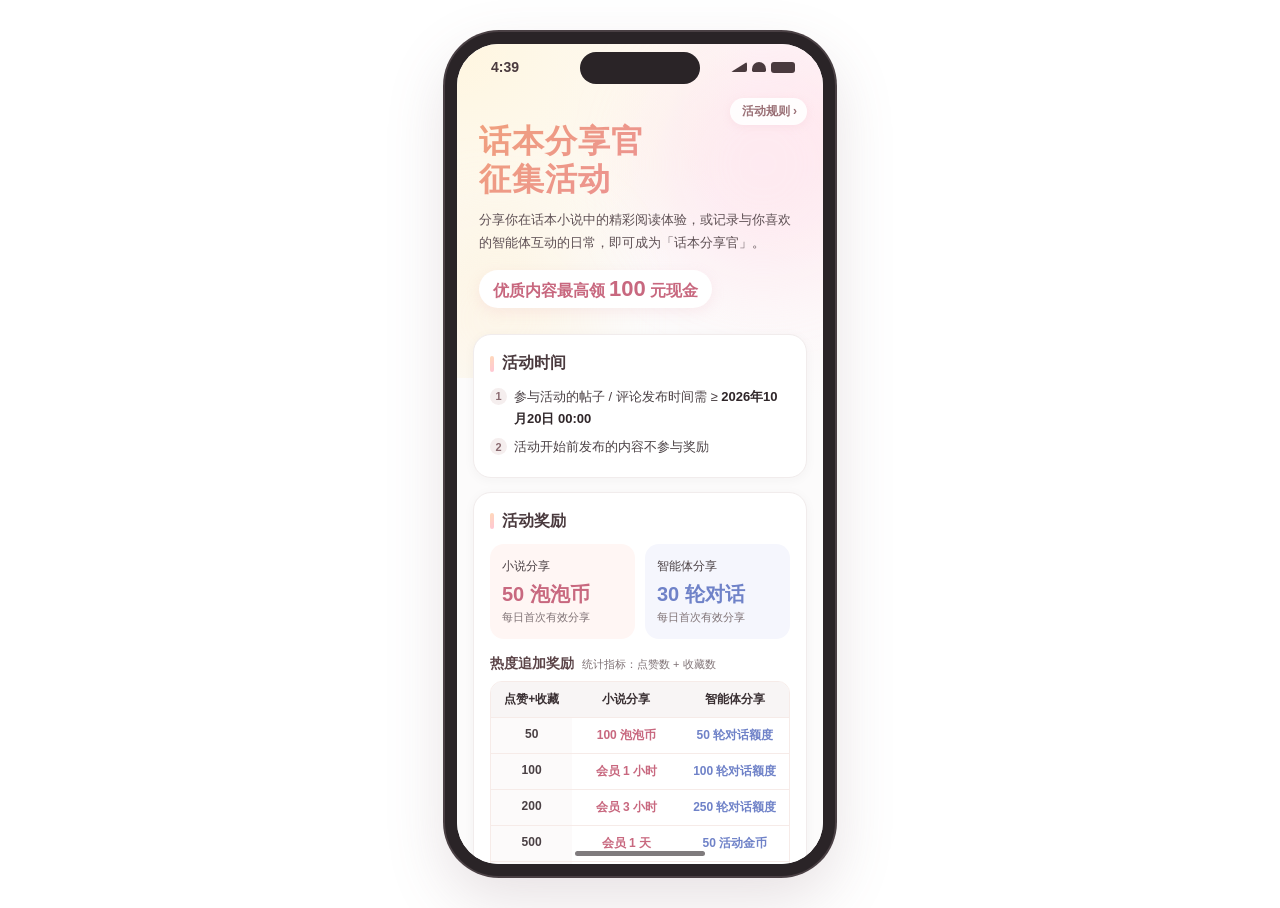
==== index.html @ 168b04a7 "首页奖励规则、提交需填写浏览量/点赞/收藏、后台增加点赞收藏列 Co-authored-by: Cursor <cursoragent@cursor.com>" ====
﻿<!DOCTYPE html>
<html lang="zh-CN">
<head>
  <meta charset="UTF-8" />
  <meta name="viewport" content="width=device-width, initial-scale=1, maximum-scale=1, viewport-fit=cover" />
  <meta http-equiv="Cache-Control" content="no-cache, no-store, must-revalidate" />
  <meta http-equiv="Pragma" content="no-cache" />
  <meta http-equiv="Expires" content="0" />
  <title>话本分享官征集活动</title>
  <link rel="stylesheet" href="style.css?v=20261013c" />
</head>
<body>
  <div class="stage">
    <div class="phone">
      <div class="phone-notch"></div>
      <div class="status-bar">
        <span id="clock">9:41</span>
        <span class="status-icons">
          <i class="sig"></i><i class="wifi"></i><i class="batt"></i>
        </span>
      </div>
      <div class="screen" id="screen">
        <main id="app"></main>
      </div>
      <div class="home-indicator"></div>
      <div class="toast" id="toast"></div>
      <div class="viewer" id="viewer"><img alt="" /></div>
    </div>
  </div>
  <script src="store.js?v=20261013c"></script>
  <script src="app.js?v=20261013c"></script>
</body>
</html>
---- style.css ----
* { box-sizing: border-box; margin: 0; padding: 0; }
html, body { height: 100%; }
body {
  font-family: -apple-system, BlinkMacSystemFont, "PingFang SC", "Microsoft YaHei", sans-serif;
  color: #4a3a3e;
  background: #ffffff;
  -webkit-font-smoothing: antialiased;
}
button { font: inherit; border: none; cursor: pointer; background: none; color: inherit; }
input, select, textarea { font: inherit; }

:root {
  --pri: #e8879f;          /* 主强调色（文字/描边） */
  --pri-deep: #c8687f;     /* 浅底上的文字 */
  --grad: linear-gradient(135deg, #ffefdc 0%, #ffe3ec 100%);
  --grad-strong: linear-gradient(135deg, #ffd9b8 0%, #ffc6d6 100%);
  --agent: linear-gradient(135deg, #e6f2ff 0%, #eee8ff 100%);
  --agent-strong: linear-gradient(135deg, #c9e2ff 0%, #dcd0ff 100%);
  --agent-deep: #6f82c8;
  --card: #ffffff;
  --muted: #7f7275;
  --line: #f6ebe8;
  --tint: #fff4f6;
  --soft: #fffbf8;
}

/* ---------- 手机框 ---------- */
.stage {
  min-height: 100%;
  display: flex;
  align-items: center;
  justify-content: center;
  padding: 32px 0;
}
.phone {
  position: relative;
  width: 390px;
  height: 844px;
  border-radius: 54px;
  background: #fff;
  border: 12px solid #2a2427;
  box-shadow: 0 0 0 2px #4a4044, 0 24px 60px rgba(120, 90, 100, .18);
  overflow: hidden;
  display: flex;
  flex-direction: column;
}
.phone-notch {
  position: absolute; top: 8px; left: 50%; transform: translateX(-50%);
  width: 120px; height: 32px; border-radius: 20px; background: #2a2427; z-index: 30;
}
.status-bar {
  position: absolute; top: 0; left: 0; right: 0; height: 46px; z-index: 25;
  display: flex; align-items: center; justify-content: space-between;
  padding: 0 28px 0 34px; font-size: 14px; font-weight: 600; color: #4a3a3e;
  pointer-events: none;
}
.status-icons { display: flex; gap: 5px; align-items: center; }
.status-icons i { display: inline-block; background: currentColor; border-radius: 2px; }
.sig { width: 16px; height: 10px; clip-path: polygon(0 100%, 100% 0, 100% 100%); }
.wifi { width: 14px; height: 10px; border-radius: 10px 10px 2px 2px !important; }
.batt { width: 24px; height: 11px; border-radius: 3px !important; }
.screen {
  flex: 1; overflow-y: auto; overflow-x: hidden;
  background:
    radial-gradient(circle at 0% 0%, #fff6e0 0, transparent 300px),
    radial-gradient(circle at 100% 4%, #fff0f4 0, transparent 280px),
    #fcfbfb;
  background-attachment: local;
  scrollbar-width: none;
}
.screen::-webkit-scrollbar { display: none; }
.home-indicator {
  position: absolute; bottom: 8px; left: 50%; transform: translateX(-50%);
  width: 130px; height: 5px; border-radius: 3px; background: #2a2427; opacity: .6; z-index: 30;
}

@media (max-width: 500px) {
  .stage { padding: 0; display: block; height: 100%; }
  .phone { width: 100%; height: 100%; border: none; border-radius: 0; box-shadow: none; }
  .phone-notch, .status-bar, .home-indicator { display: none; }
  .hero { padding-top: 24px !important; }
  .hero .rules-entry { top: 18px !important; }
  .topbar { padding-top: 14px !important; }
}

/* ---------- 通用 ---------- */
.page { min-height: 100%; padding-bottom: 40px; animation: fadeIn .25s ease; }
@keyframes fadeIn { from { opacity: 0; transform: translateY(8px); } to { opacity: 1; transform: none; } }

.hero {
  color: #5b4448;
  padding: 64px 22px 70px;
  position: relative;
  overflow: hidden;
}
.hero::before, .hero::after {
  content: ""; position: absolute; border-radius: 50%; filter: blur(40px); z-index: 0;
}
.hero::before { width: 220px; height: 220px; right: -50px; top: 10px; background: rgba(255, 215, 228, .3); }
.hero::after { width: 200px; height: 200px; left: -60px; bottom: -40px; background: rgba(255, 236, 196, .3); }
.hero > * { position: relative; z-index: 1; }
.hero .brand {
  display: inline-block; font-size: 12px; padding: 4px 10px; border-radius: 20px;
  background: rgba(255,255,255,.85); color: var(--pri-deep); letter-spacing: 1px; font-weight: 600;
}
.hero .rules-entry {
  position: absolute; top: 54px; right: 16px; z-index: 3;
  font-size: 12px; font-weight: 600; color: #9a7076;
  padding: 5px 10px 5px 12px; border-radius: 14px;
  background: rgba(255,255,255,.9); box-shadow: 0 2px 8px rgba(230,170,180,.15);
}
.hero h1 {
  font-size: 32px; margin: 14px 0 10px; line-height: 1.2; letter-spacing: 1px;
  background: linear-gradient(135deg, #f0a07e, #e8879f); -webkit-background-clip: text; background-clip: text; color: transparent;
}
.hero p { font-size: 13px; line-height: 1.75; color: #5e5054; }
.hero .cash {
  margin-top: 16px; display: inline-flex; align-items: baseline; gap: 4px;
  background: #fff; color: var(--pri-deep); padding: 6px 14px; border-radius: 22px; font-weight: 700;
  box-shadow: 0 4px 14px rgba(230, 160, 175, .16);
}
.hero .cash b { font-size: 22px; }

.wrap { padding: 0 16px; margin-top: -44px; position: relative; z-index: 2; }
.card {
  position: relative;
  background: var(--card); border-radius: 18px; padding: 18px 16px; margin-bottom: 14px;
  box-shadow: 0 2px 12px rgba(60, 40, 45, .04);
  border: 1px solid #f1ecec;
}
.card-title {
  font-size: 16px; font-weight: 700; margin-bottom: 12px;
  display: flex; align-items: center; gap: 8px;
}
.card-title::before {
  content: ""; width: 4px; height: 16px; border-radius: 2px; background: var(--grad-strong);
}
.page.agent .card-title::before { background: var(--agent-strong); }
.card-title .sub { margin-left: auto; font-size: 12px; font-weight: 400; color: var(--muted); }
.muted { color: var(--muted); font-size: 12px; }
.text { font-size: 13px; line-height: 1.75; color: #4a4044; }

.num-list { list-style: none; counter-reset: n; }
.num-list li {
  counter-increment: n; position: relative; padding-left: 24px;
  font-size: 13px; line-height: 1.7; color: #4a4044; margin-bottom: 6px;
}
.num-list li:last-child { margin-bottom: 0; }
.num-list li::before {
  content: counter(n); position: absolute; left: 0; top: 2px;
  width: 17px; height: 17px; border-radius: 50%; background: #f5eeee; color: #8a6a70;
  font-size: 11px; font-weight: 700; display: flex; align-items: center; justify-content: center;
}
.num-list b { color: #2f2629; }

/* 旧帖数据更新 */
.upd { margin-top: 14px; padding-top: 14px; border-top: 1px dashed #eee6e6; }
.upd-toggle {
  width: 100%; display: flex; align-items: center; justify-content: space-between; gap: 10px;
  padding: 12px 14px; border-radius: 12px; background: #faf8f8; border: 1px solid #f1ecec; text-align: left;
}
.upd-toggle span { display: flex; flex-direction: column; gap: 3px; }
.upd-toggle b { font-size: 14px; color: #3a3033; }
.upd-toggle em { font-style: normal; font-size: 12px; color: var(--muted); }
.upd-toggle i { flex: none; font-style: normal; font-size: 12px; font-weight: 600; color: var(--pri-deep); }
.page.agent .upd-toggle i { color: var(--agent-deep); }
.upd-form { margin-top: 12px; }

/* ---------- 步骤卡片 ---------- */
.step-head {
  display: flex; align-items: center; gap: 10px;
  margin: -18px -16px 12px; padding-right: 14px;
}
.step-no {
  flex: none;
  padding: 7px 14px 7px 14px; border-radius: 17px 0 14px 0;
  background: var(--grad-strong); color: #a85a6e;
  font-size: 12px; font-weight: 800; letter-spacing: .5px;
  display: flex; align-items: baseline; gap: 3px;
}
.step-no b { font-size: 16px; }
.page.agent .step-no { background: var(--agent-strong); color: var(--agent-deep); }
.step-title {
  flex: 1; min-width: 0; padding-top: 2px;
  font-size: 15px; font-weight: 700; line-height: 22px;
  display: flex; align-items: center; gap: 6px;
}
.step-title .sub { margin-left: auto; font-size: 12px; font-weight: 400; color: var(--muted); }
.step-desc { font-size: 12px; color: var(--muted); line-height: 1.7; margin: 4px 0 12px; }

.time-box {
  display: flex; align-items: center; gap: 12px;
  background: linear-gradient(90deg, #fffaf0, #fff6f8); border-radius: 12px; padding: 12px 14px;
}
.time-box .ico {
  flex: none; width: 36px; height: 36px; border-radius: 10px; background: var(--grad);
  display: flex; align-items: center; justify-content: center; font-size: 18px;
}
.time-box .lbl { font-size: 12px; color: var(--muted); }
.time-box .val { font-size: 15px; font-weight: 700; margin-top: 2px; }

/* ---------- 首页活动按钮 ---------- */
.act-btn {
  width: 100%; display: flex; align-items: center; gap: 14px; text-align: left;
  padding: 14px 14px 14px 16px; border-radius: 14px; margin-bottom: 10px;
  background: #fff; border: 1px solid #efe8e8;
  transition: transform .15s, box-shadow .15s;
}
.act-btn:last-child { margin-bottom: 0; }
.act-btn:active { transform: scale(.98); }
.act-btn:hover { border-color: #f2d6dc; }
.act-btn .info { flex: 1; min-width: 0; }
.act-btn .name { font-size: 15px; font-weight: 700; color: #2f2629; }
.act-btn .desc { font-size: 12px; color: var(--muted); margin-top: 4px; line-height: 1.5; }
.act-btn .go {
  flex: none; font-size: 12px; color: var(--pri-deep); background: #fff3f5;
  padding: 6px 12px; border-radius: 16px; font-weight: 700;
}
.tag-limit {
  display: inline-block; font-size: 10px; color: var(--pri-deep); background: var(--tint);
  padding: 1px 6px; border-radius: 4px; margin-left: 6px; vertical-align: 2px; font-weight: 500;
}

.reward-dual { display: grid; grid-template-columns: 1fr 1fr; gap: 10px; }
.reward-box { border-radius: 14px; padding: 14px 12px; }
.reward-box.book { background: #fff6f4; color: var(--pri-deep); }
.reward-box.agent { background: #f5f6fd; color: var(--agent-deep); }
.reward-box .t { font-size: 12px; color: #4a4044; }
.reward-box .v { font-size: 20px; font-weight: 800; margin: 6px 0 2px; }
.reward-box .d { font-size: 11px; color: var(--muted); }

.sub-title {
  display: flex; align-items: baseline; gap: 8px;
  font-size: 14px; font-weight: 700; margin: 16px 0 8px; color: #5b4448;
}
.sub-title span { font-size: 11px; font-weight: 400; color: var(--muted); }
.tier-table { border-radius: 12px; overflow: hidden; border: 1px solid var(--line); }
.tier-table .tr {
  display: grid; grid-template-columns: .9fr 1.2fr 1.2fr;
  font-size: 12px; border-top: 1px solid var(--line);
}
.tier-table .tr:first-child { border-top: none; }
.tier-table .tr span { padding: 9px 8px; text-align: center; font-weight: 600; color: #4a4044; }
.tier-table .tr span:first-child { color: #4a4044; font-weight: 700; background: #fcfafa; }
.tier-table .tr span:nth-child(2) { color: var(--pri-deep); }
.tier-table .tr span:nth-child(3) { color: var(--agent-deep); }
.tier-table .th span { background: #f8f5f5 !important; color: #3a3033 !important; font-weight: 700; }
.tier-table .tr.top { background: #fff7f3; }
.tier-table .tr.top span:nth-child(n+2) { color: #d8687e; font-weight: 800; }

/* ---------- 活动页头部 ---------- */
.topbar {
  position: sticky; top: 0; z-index: 20;
  color: #4a3a3e;
  padding: 50px 14px 12px;
  background: linear-gradient(135deg, rgba(255, 249, 236, .94), rgba(255, 242, 246, .94));
  backdrop-filter: blur(12px); -webkit-backdrop-filter: blur(12px);
  box-shadow: 0 2px 12px rgba(220, 170, 170, .08);
}
.page.agent .topbar { background: linear-gradient(135deg, rgba(255, 249, 240, .94), rgba(242, 242, 255, .94)); }
.topbar .row { display: flex; align-items: center; }
.topbar .back {
  flex: none; width: 32px; height: 32px; border-radius: 50%; background: rgba(255,255,255,.9);
  display: flex; align-items: center; justify-content: center; font-size: 20px; color: #7a5a60;
}
.topbar .ttl { flex: 1; text-align: center; font-size: 17px; font-weight: 700; }
.topbar .rules-link {
  flex: none; font-size: 12px; font-weight: 600; color: #9a7076;
  padding: 5px 10px; border-radius: 14px; background: rgba(255,255,255,.9);
}
.topbar .spacer { flex: none; width: 32px; }
.picker { margin-top: 12px; }
.picker .lbl { font-size: 12px; color: var(--muted); margin-bottom: 6px; }
.seg {
  position: relative; display: grid; grid-template-columns: 1fr 1fr;
  background: rgba(255,255,255,.75); border-radius: 14px; padding: 4px;
}
.seg .thumb {
  position: absolute; top: 4px; bottom: 4px; left: 4px; width: calc(50% - 4px);
  background: var(--grad-strong); border-radius: 11px; transition: transform .28s cubic-bezier(.4,.2,.2,1), background .28s;
}
.page.agent .seg .thumb { transform: translateX(100%); background: var(--agent-strong); }
.seg button {
  position: relative; z-index: 1; padding: 9px 0; font-size: 14px; font-weight: 700;
  color: #8a7c7f; transition: color .25s; display: flex; align-items: center; justify-content: center; gap: 6px;
}
.seg button.on { color: var(--pri-deep); }
.page.agent .seg button.on { color: var(--agent-deep); }

.act-body { padding: 14px 16px 0; }
.intro-banner {
  border-radius: 16px; padding: 16px; margin-bottom: 14px; color: #3a3033;
  background: #fff; border: 1px solid #f1ecec; position: relative; overflow: hidden;
}
.intro-banner h2 { font-size: 17px; margin-bottom: 6px; }
.intro-banner p { font-size: 13px; line-height: 1.7; color: #5e5054; position: relative; z-index: 1; }
.intro-banner .chips { margin-top: 10px; display: flex; gap: 6px; flex-wrap: wrap; position: relative; z-index: 1; }
.intro-banner .chips span { font-size: 11px; background: #fff3f5; color: var(--pri-deep); padding: 3px 8px; border-radius: 10px; }
.page.agent .intro-banner .chips span { background: #f2f4ff; color: var(--agent-deep); }
.intro-banner .sec-lbl { position: relative; z-index: 1; font-size: 13px; font-weight: 700; margin: 14px 0 8px; }

/* 列表 */
.dots { list-style: none; }
.dots li { position: relative; padding-left: 14px; font-size: 13px; line-height: 1.9; color: #4a4044; }
.dots li::before { content: ""; position: absolute; left: 2px; top: 11px; width: 5px; height: 5px; border-radius: 50%; background: #f2b3c3; }
.page.agent .dots li::before { background: #b8c8f0; }

.tags { display: flex; flex-wrap: wrap; gap: 8px; position: relative; z-index: 1; }
.tags span, .tags button {
  font-size: 12px; padding: 5px 10px; border-radius: 14px; background: var(--tint); color: var(--pri-deep); font-weight: 600;
  border: 1px solid transparent;
}
.page.agent .tags span, .page.agent .tags button { background: #f2f4ff; color: var(--agent-deep); }
.tags button.on { border-color: var(--pri); background: #fff; }
.page.agent .tags button.on { border-color: #a9b8ee; background: #fff; }

/* 选帖按钮 */
.jump-row { display: grid; grid-template-columns: 1fr 1fr; gap: 10px; margin-top: 12px; }
.jump-btn {
  display: flex; align-items: center; justify-content: center; gap: 8px;
  padding: 12px 0; border-radius: 14px; font-size: 14px; font-weight: 700;
  border: 1px solid var(--line); background: #fff;
}
.jump-btn .logo {
  width: 22px; height: 22px; border-radius: 6px; display: flex; align-items: center; justify-content: center;
  font-size: 10px; font-weight: 800; color: #fff;
}
.jump-btn.xhs { color: #e0566b; background: #fff5f6; border-color: #ffe0e5; }
.jump-btn.xhs .logo { background: #ff6b7f; }
.jump-btn.dy { color: #3a3a46; background: #f7f7fa; border-color: #ececf2; }
.jump-btn.dy .logo { background: #2b2b33; }
.jump-btn:active { transform: scale(.97); }

/* 分享码 */
.code-box {
  display: flex; align-items: center; justify-content: space-between; gap: 10px;
  border: 1.5px dashed #f6cfd8; border-radius: 14px; padding: 12px 14px; background: var(--soft);
}
.page.agent .code-box { border-color: #d6defa; background: #fafbff; }
.code-box .code { font-size: 20px; font-weight: 800; letter-spacing: 2px; font-family: Consolas, monospace; }
.code-box .code.empty { font-size: 13px; color: var(--muted); letter-spacing: 0; font-weight: 500; font-family: inherit; }

.btn {
  display: inline-flex; align-items: center; justify-content: center; gap: 4px;
  padding: 8px 14px; border-radius: 18px; font-size: 13px; font-weight: 700;
  background: var(--grad-strong); color: #a85a6e; white-space: nowrap;
}
.page.agent .btn { background: var(--agent-strong); color: #5a6aab; }
.btn.ghost { background: var(--tint); color: var(--pri-deep); }
.page.agent .btn.ghost { background: #f2f4ff; color: var(--agent-deep); }
.btn.block { display: flex; width: 100%; padding: 13px; border-radius: 24px; font-size: 15px; }
.btn:disabled { opacity: .45; cursor: not-allowed; }

/* 文案 */
.copy-item { background: var(--soft); border-radius: 12px; padding: 12px; margin-bottom: 10px; }
.copy-item:last-child { margin-bottom: 0; }
.page.agent .copy-item { background: #fafbff; }
.copy-item .txt { font-size: 13px; line-height: 1.75; color: #3a3033; white-space: pre-wrap; }
.copy-item .txt.clamp3 {
  display: -webkit-box; -webkit-box-orient: vertical; -webkit-line-clamp: 3; line-clamp: 3; overflow: hidden;
}

/* 原创发布要求 */
.req-form { display: flex; align-items: center; gap: 8px; margin-bottom: 14px; }
.req-form .lbl { font-size: 13px; color: var(--muted); margin-right: 4px; }
.req-form .chip {
  font-size: 13px; font-weight: 700; padding: 5px 14px; border-radius: 8px;
  background: #fff1ee; color: #d0705f;
}
.page.agent .req-form .chip { background: #f0f3ff; color: var(--agent-deep); }
.req-hd {
  font-size: 14px; font-weight: 700; color: #2f2629;
  padding-bottom: 8px; margin-bottom: 10px; border-bottom: 1px solid #f1ecec;
}
.dir-box {
  margin-top: 14px; padding: 14px; border-radius: 14px;
  background: #fbfaf9; border: 1px solid #efeaea;
}
.dir-hd { font-size: 14px; font-weight: 700; color: #2f2629; margin-bottom: 4px; }
.dir-row {
  display: flex; align-items: flex-start; gap: 12px;
  padding: 11px 0; border-bottom: 1px solid #f0ebeb;
  font-size: 13px; line-height: 1.7; color: #3a3033;
}
.dir-row:last-of-type { border-bottom: none; }
.dir-row .no {
  flex: none; margin-top: 1px; min-width: 26px; text-align: center;
  font-size: 11px; font-weight: 700; padding: 2px 0; border-radius: 6px;
  background: #fff1ee; color: #d0705f;
}
.page.agent .dir-row .no { background: #f0f3ff; color: var(--agent-deep); }
.dir-tip { font-size: 12px; color: var(--muted); line-height: 1.7; margin-top: 6px; }

.copy-item .ops { display: flex; justify-content: flex-end; margin-top: 8px; }

/* 配图 */
.posters { display: grid; grid-template-columns: repeat(3, 1fr); gap: 8px; }
.poster { position: relative; border-radius: 10px; overflow: hidden; aspect-ratio: 3/4; }
.poster canvas { width: 100%; height: 100%; display: block; }
.poster .dl {
  position: absolute; left: 6px; right: 6px; bottom: 6px; padding: 4px 0; font-size: 11px;
  border-radius: 10px; background: rgba(255,255,255,.8); color: #8a5a66; font-weight: 600;
}

/* 表单 */
.field { margin-bottom: 12px; }
.field label { display: block; font-size: 13px; font-weight: 600; margin-bottom: 6px; }
.field label em { color: var(--pri); font-style: normal; margin-left: 2px; }
.field input, .field select, .field textarea {
  width: 100%; border: 1px solid var(--line); background: var(--soft); border-radius: 12px;
  padding: 11px 12px; font-size: 14px; outline: none; color: #4a3a3e; transition: border .2s;
}
.field input:focus, .field select:focus, .field textarea:focus { border-color: #f2b3c3; background: #fff; }
.platforms { display: grid; grid-template-columns: repeat(3, 1fr); gap: 8px; }
.platforms button {
  padding: 9px 0; border-radius: 12px; border: 1px solid var(--line); background: var(--soft); font-size: 13px; font-weight: 600; color: #5e5054;
}
.platforms button.on { border-color: #f2b3c3; color: var(--pri-deep); background: var(--tint); }
.page.agent .platforms button.on { border-color: #c3cff5; color: var(--agent-deep); background: #f2f4ff; }

.upload { display: flex; gap: 8px; flex-wrap: wrap; }
.upload .add, .upload .thumb-img {
  width: 76px; height: 76px; border-radius: 12px; position: relative; overflow: hidden;
}
.upload .add {
  border: 1.5px dashed #f6cfd8; display: flex; flex-direction: column; align-items: center; justify-content: center;
  font-size: 11px; color: var(--muted); background: var(--soft); margin: 0;
}
.upload .add b { font-size: 24px; font-weight: 300; line-height: 1; color: var(--pri); }
.upload .thumb-img img { width: 100%; height: 100%; object-fit: cover; }
.upload .thumb-img button {
  position: absolute; top: 3px; right: 3px; width: 18px; height: 18px; border-radius: 50%;
  background: rgba(0,0,0,.45); color: #fff; font-size: 12px; line-height: 18px;
}

.quota {
  display: flex; align-items: center; justify-content: space-between; font-size: 12px; color: var(--muted);
  margin: 0 2px 12px;
}
.quota b { color: var(--pri-deep); }

/* 奖励档位 */
.base-reward {
  display: flex; align-items: center; justify-content: space-between;
  border-radius: 14px; padding: 14px; background: var(--grad); color: var(--pri-deep); margin-bottom: 12px;
}
.page.agent .base-reward { background: var(--agent); color: var(--agent-deep); }
.base-reward .v { font-size: 22px; font-weight: 800; }
.base-reward .t { font-size: 12px; opacity: .85; }
.tiers { display: flex; flex-direction: column; gap: 8px; }
.tier {
  display: flex; align-items: center; gap: 10px; padding: 10px 12px; border-radius: 12px; background: var(--soft);
}
.page.agent .tier { background: #fafbff; }
.tier .lv {
  flex: none; width: 70px; text-align: center; font-size: 12px; font-weight: 700; color: var(--pri-deep);
  background: #fff; border-radius: 8px; padding: 5px 0;
}
.page.agent .tier .lv { color: var(--agent-deep); }
.tier .rw { flex: 1; font-size: 13px; font-weight: 600; }
.tier.top { background: linear-gradient(90deg, #fff8e6, #fff0f3); }
.tier.top .rw { color: #d8687e; }

.note { font-size: 12px; color: var(--muted); line-height: 1.75; margin-top: 10px; }
.note b { color: #7a5a60; }

.warn {
  font-size: 12px; line-height: 1.7; color: #b07a50; background: #fffaf0; border-radius: 12px; padding: 10px 12px;
}

/* 页尾奖励说明 */
.foot-notes { padding: 6px 6px 0; color: #85787b; font-size: 11px; line-height: 1.8; }
.foot-notes .hd { font-weight: 700; color: #5e5054; margin-bottom: 2px; }
.foot-notes ol { padding-left: 16px; }

/* 规则页 */
.rule-sec { margin-bottom: 16px; }
.rule-sec:last-child { margin-bottom: 0; }
.rule-sec h3 { font-size: 14px; margin-bottom: 6px; color: #5b4448; }

.stat-inputs { display: grid; grid-template-columns: repeat(3, 1fr); gap: 8px; }
.stat-inputs div { display: flex; flex-direction: column; gap: 4px; }
.stat-inputs span { font-size: 12px; color: var(--muted); }
.stat-inputs input { text-align: center; padding: 10px 6px !important; }
.foot-notes.in-card { padding: 14px 0 0; margin-top: 14px; border-top: 1px dashed #f1ecec; }
.field-hint { font-size: 12px; color: var(--muted); line-height: 1.6; margin: -2px 0 8px; }

/* 提交记录 */
.card-title .sub.link { color: var(--pri-deep); font-weight: 600; }
.rec-stats {
  display: grid; grid-template-columns: repeat(3, 1fr); text-align: center;
  background: #faf8f8; border-radius: 12px; padding: 12px 0;
}
.rec-stats div { display: flex; flex-direction: column; gap: 2px; }
.rec-stats div + div { border-left: 1px solid #eee8e8; }
.rec-stats b { font-size: 18px; color: #2f2629; }
.rec-stats span { font-size: 11px; color: var(--muted); }
.rec-list { margin-top: 12px; }
.rec-list .rec-item { padding: 12px 0; border-top: 1px solid #f1ecec; }
.rec-list .rec-item:last-child { padding-bottom: 0; }
.rec-empty { font-size: 13px; color: var(--muted); text-align: center; padding: 14px 0 2px; }
.rec-hd { display: flex; align-items: center; gap: 8px; margin-bottom: 8px; }
.rec-act { font-size: 14px; font-weight: 700; color: #2f2629; }
.rec-kind { font-size: 11px; padding: 1px 6px; border-radius: 4px; background: #f5f1f1; color: #6e5f63; }
.rec-st { margin-left: auto; font-size: 12px; font-weight: 600; padding: 2px 8px; border-radius: 10px; }
.rec-st.ing { background: #fff6e8; color: #c2802e; }
.rec-st.ok { background: #eef8f1; color: #3f9a5e; }
.rec-rows div { display: flex; justify-content: space-between; font-size: 13px; line-height: 1.9; }
.rec-rows div span:first-child { color: var(--muted); }
.rec-rows div span:last-child { color: #3a3033; }
.rec-rows b { color: #2f2629; }
.rec-link {
  margin-top: 6px; font-size: 12px; color: #6e5f63; background: #faf8f8; border-radius: 8px; padding: 6px 10px;
  white-space: nowrap; overflow: hidden; text-overflow: ellipsis;
}
.rec-shots { display: flex; gap: 8px; margin-top: 10px; }
.rec-shots img { width: 64px; height: 64px; object-fit: cover; border-radius: 8px; border: 1px solid #f1ecec; cursor: zoom-in; }
.upload .thumb-img img { cursor: zoom-in; }
.rec-item { cursor: pointer; }
.rec-foot {
  display: flex; justify-content: space-between; align-items: center;
  margin-top: 8px; padding-top: 8px; border-top: 1px dashed #f1ecec; font-size: 12px; color: var(--muted);
}
.rec-foot .more { color: var(--pri-deep); font-weight: 600; }
.act .card > .rec-item .rec-foot { margin-bottom: -2px; }
.rec-kind.demo { background: #eef3ff; color: #5a6aab; }
.link-btn {
  display: block; width: 100%; margin-top: 10px; padding: 10px; border-radius: 12px;
  font-size: 13px; font-weight: 600; color: var(--pri-deep); background: #fff3f5; text-align: center;
}
.rec-st.reject { background: #f6f3f3; color: #a05a5a; }
.rec-link-row { display: flex; align-items: center; gap: 8px; margin-top: 8px; }
.rec-link-row .rec-link { flex: 1; min-width: 0; margin-top: 0; }
.rec-shots.big { flex-wrap: wrap; margin-top: 0; }
.rec-shots.big img { width: 96px; height: 128px; }
.claim-row {
  display: flex; align-items: center; justify-content: space-between; gap: 10px;
  padding: 12px; border-radius: 12px; background: var(--soft); margin-bottom: 8px;
}
.claim-row:last-of-type { margin-bottom: 0; }
.claim-info { display: flex; flex-direction: column; gap: 2px; min-width: 0; }
.claim-info b { font-size: 14px; color: #2f2629; }
.claim-info span { font-size: 12px; color: var(--muted); }
.btn.claim { flex: none; padding: 8px 14px; }
.btn.claim.done { background: #f2efef; color: #8a7c7f; opacity: 1; }
.rec-tabs { display: flex; gap: 8px; margin-top: 12px; }
.rec-tabs button {
  font-size: 13px; padding: 5px 12px; border-radius: 14px; background: rgba(255,255,255,.85); color: #6e5f63; font-weight: 600;
}
.rec-tabs button.on { background: #fff; color: var(--pri-deep); box-shadow: 0 0 0 1px #f2c9d3 inset; }

/* 截图预览 */
.viewer {
  position: absolute; inset: 0; z-index: 60; background: rgba(20, 14, 16, .88);
  display: none; align-items: center; justify-content: center; padding: 20px; cursor: zoom-out;
}
.viewer.show { display: flex; }
.viewer img { max-width: 100%; max-height: 100%; border-radius: 8px; }

/* toast */
.toast {
  position: absolute; left: 50%; top: 50%; transform: translate(-50%, -50%) scale(.9);
  max-width: 78%; padding: 12px 18px; border-radius: 14px; background: rgba(70, 55, 60, .85); color: #fff;
  font-size: 14px; line-height: 1.5; text-align: center; opacity: 0; pointer-events: none;
  transition: opacity .2s, transform .2s; z-index: 50;
}
.toast.show { opacity: 1; transform: translate(-50%, -50%) scale(1); }
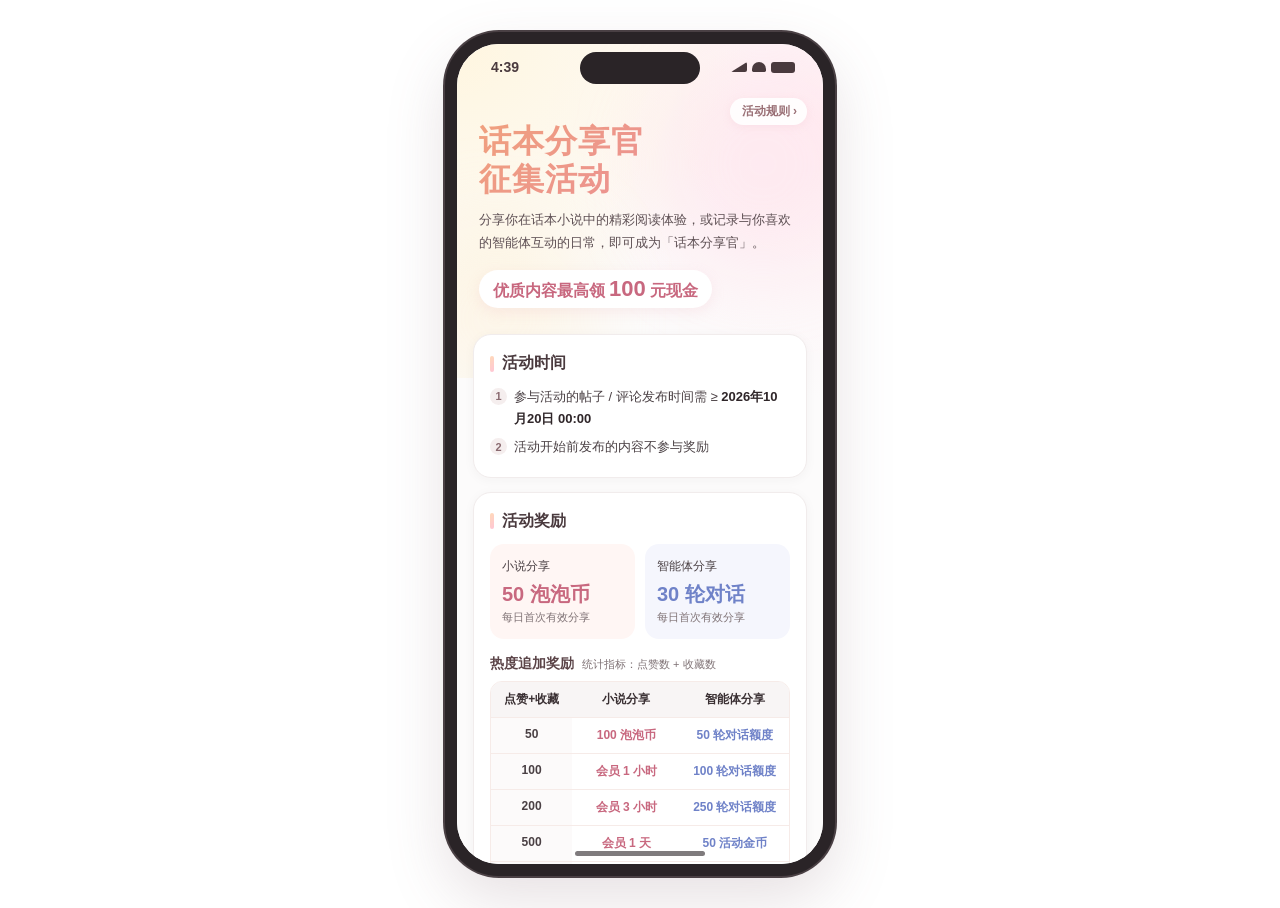
==== commit 7ca4c693: "奖励规则移至首页底部 Co-authored-by: Cursor <cursoragent@cursor.com>" ====
--- a/index.html
+++ b/index.html
@@ -7,7 +7,7 @@
   <meta http-equiv="Pragma" content="no-cache" />
   <meta http-equiv="Expires" content="0" />
   <title>话本分享官征集活动</title>
-  <link rel="stylesheet" href="style.css?v=20261013c" />
+  <link rel="stylesheet" href="style.css?v=20261013d" />
 </head>
 <body>
   <div class="stage">
@@ -27,7 +27,7 @@
       <div class="viewer" id="viewer"><img alt="" /></div>
     </div>
   </div>
-  <script src="store.js?v=20261013c"></script>
-  <script src="app.js?v=20261013c"></script>
+  <script src="store.js?v=20261013d"></script>
+  <script src="app.js?v=20261013d"></script>
 </body>
 </html>
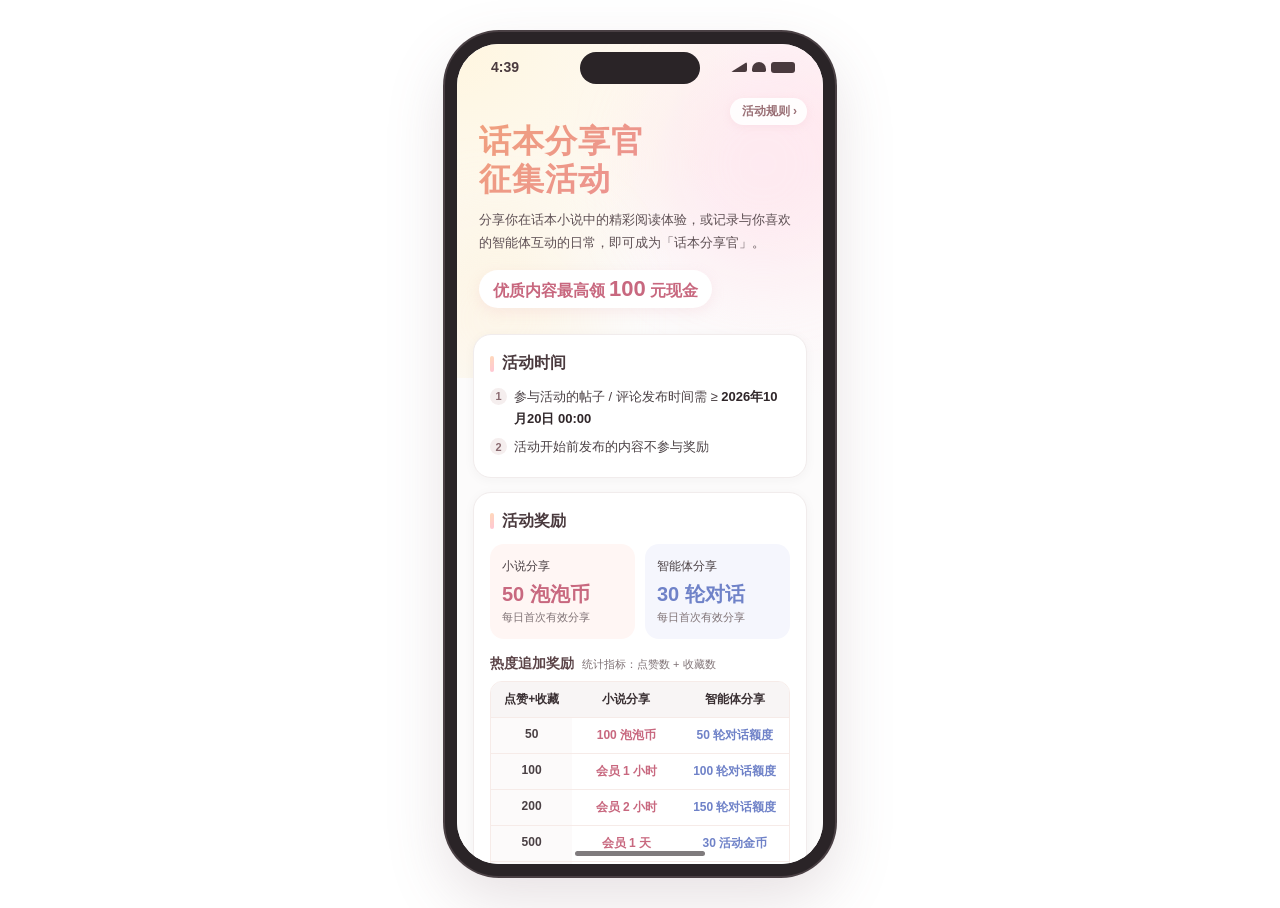
==== commit c09d6943: "按新表更新奖励档位 Co-authored-by: Cursor <cursoragent@cursor.com>" ====
--- a/index.html
+++ b/index.html
@@ -7,7 +7,7 @@
   <meta http-equiv="Pragma" content="no-cache" />
   <meta http-equiv="Expires" content="0" />
   <title>话本分享官征集活动</title>
-  <link rel="stylesheet" href="style.css?v=20261013d" />
+  <link rel="stylesheet" href="style.css?v=20261014a" />
 </head>
 <body>
   <div class="stage">
@@ -27,7 +27,7 @@
       <div class="viewer" id="viewer"><img alt="" /></div>
     </div>
   </div>
-  <script src="store.js?v=20261013d"></script>
-  <script src="app.js?v=20261013d"></script>
+  <script src="store.js?v=20261014a"></script>
+  <script src="app.js?v=20261014a"></script>
 </body>
 </html>
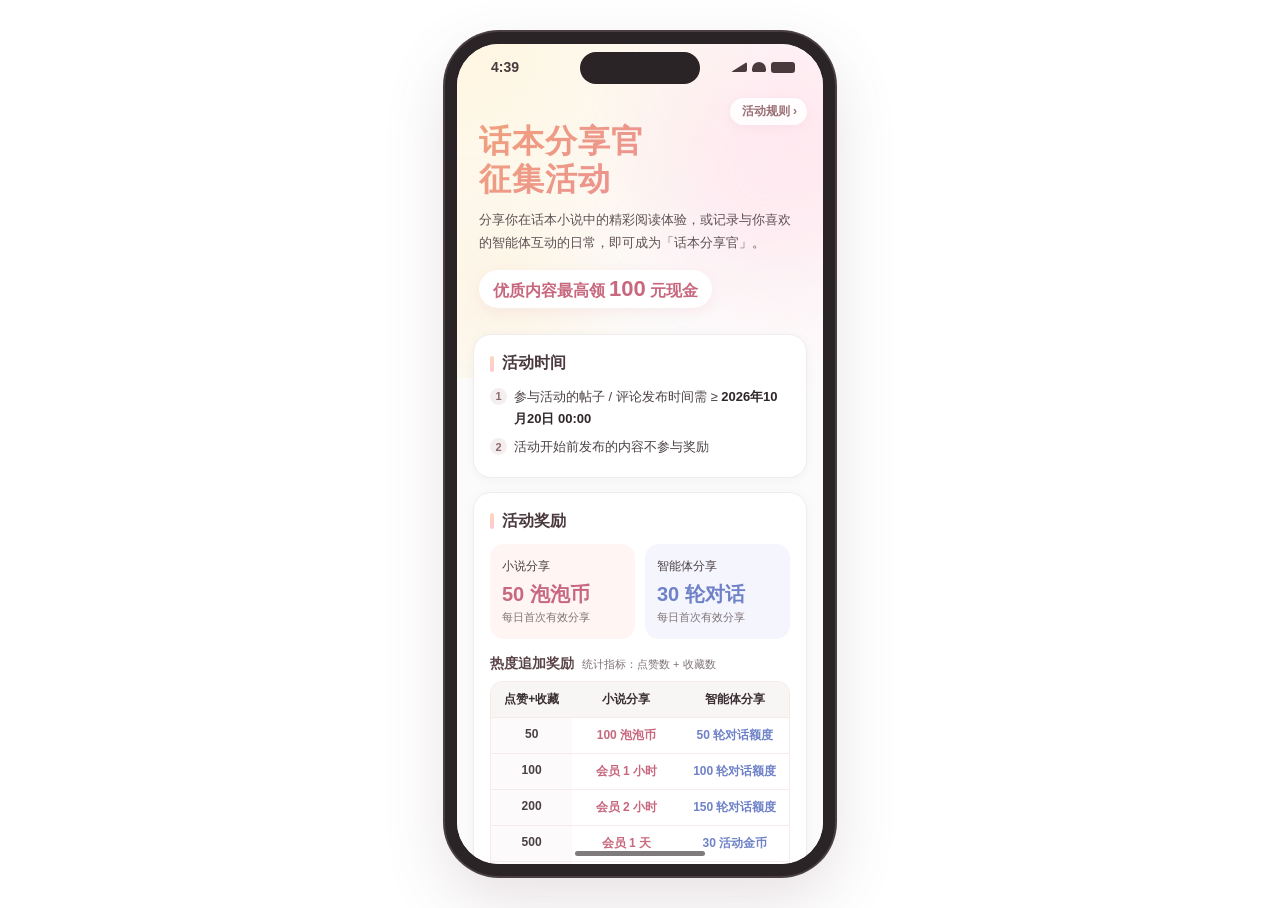
==== commit 15aaaba2: "档位奖励逐档领取、审核时效、分享码放末尾、旧帖更新移至提交记录 Co-authored-by: Cursor <cursoragent@cursor.com>" ====
--- a/index.html
+++ b/index.html
@@ -7,7 +7,7 @@
   <meta http-equiv="Pragma" content="no-cache" />
   <meta http-equiv="Expires" content="0" />
   <title>话本分享官征集活动</title>
-  <link rel="stylesheet" href="style.css?v=20261014a" />
+  <link rel="stylesheet" href="style.css?v=20261014b" />
 </head>
 <body>
   <div class="stage">
@@ -27,7 +27,7 @@
       <div class="viewer" id="viewer"><img alt="" /></div>
     </div>
   </div>
-  <script src="store.js?v=20261014a"></script>
-  <script src="app.js?v=20261014a"></script>
+  <script src="store.js?v=20261014b"></script>
+  <script src="app.js?v=20261014b"></script>
 </body>
 </html>
--- a/style.css
+++ b/style.css
@@ -165,6 +165,27 @@
 .upd-toggle i { flex: none; font-style: normal; font-size: 12px; font-weight: 600; color: var(--pri-deep); }
 .page.agent .upd-toggle i { color: var(--agent-deep); }
 .upd-form { margin-top: 12px; }
+.code-must {
+  margin-top: 10px; padding: 8px 12px; border-radius: 10px;
+  background: #fff4f6; color: #b0506a; font-size: 13px; font-weight: 600; line-height: 1.6;
+}
+.rec-tip {
+  margin-bottom: 12px; padding: 12px 14px; border-radius: 14px; background: #fff;
+  border: 1px solid #f3e6ea; font-size: 12px; color: var(--muted); line-height: 1.7;
+}
+.rec-tip b { display: block; font-size: 14px; color: #3a3033; margin-bottom: 2px; }
+.upd-pill {
+  font-style: normal; font-weight: 500; font-size: 11px; margin-right: 8px;
+  padding: 1px 7px; border-radius: 8px; background: #fff1f4; color: var(--pri-deep);
+}
+.upd-hist { margin: 10px 0 4px; border-radius: 12px; background: #faf8f8; padding: 2px 12px; }
+.upd-hist-row {
+  display: flex; align-items: center; gap: 10px; padding: 10px 0; font-size: 12px; color: var(--muted); cursor: pointer;
+}
+.upd-hist-row span { white-space: nowrap; }
+.upd-hist-row + .upd-hist-row { border-top: 1px solid #f0eaea; }
+.upd-hist-row b { color: #2f2629; }
+#updForm { margin-top: 12px; }
 
 /* ---------- 步骤卡片 ---------- */
 .step-head {
